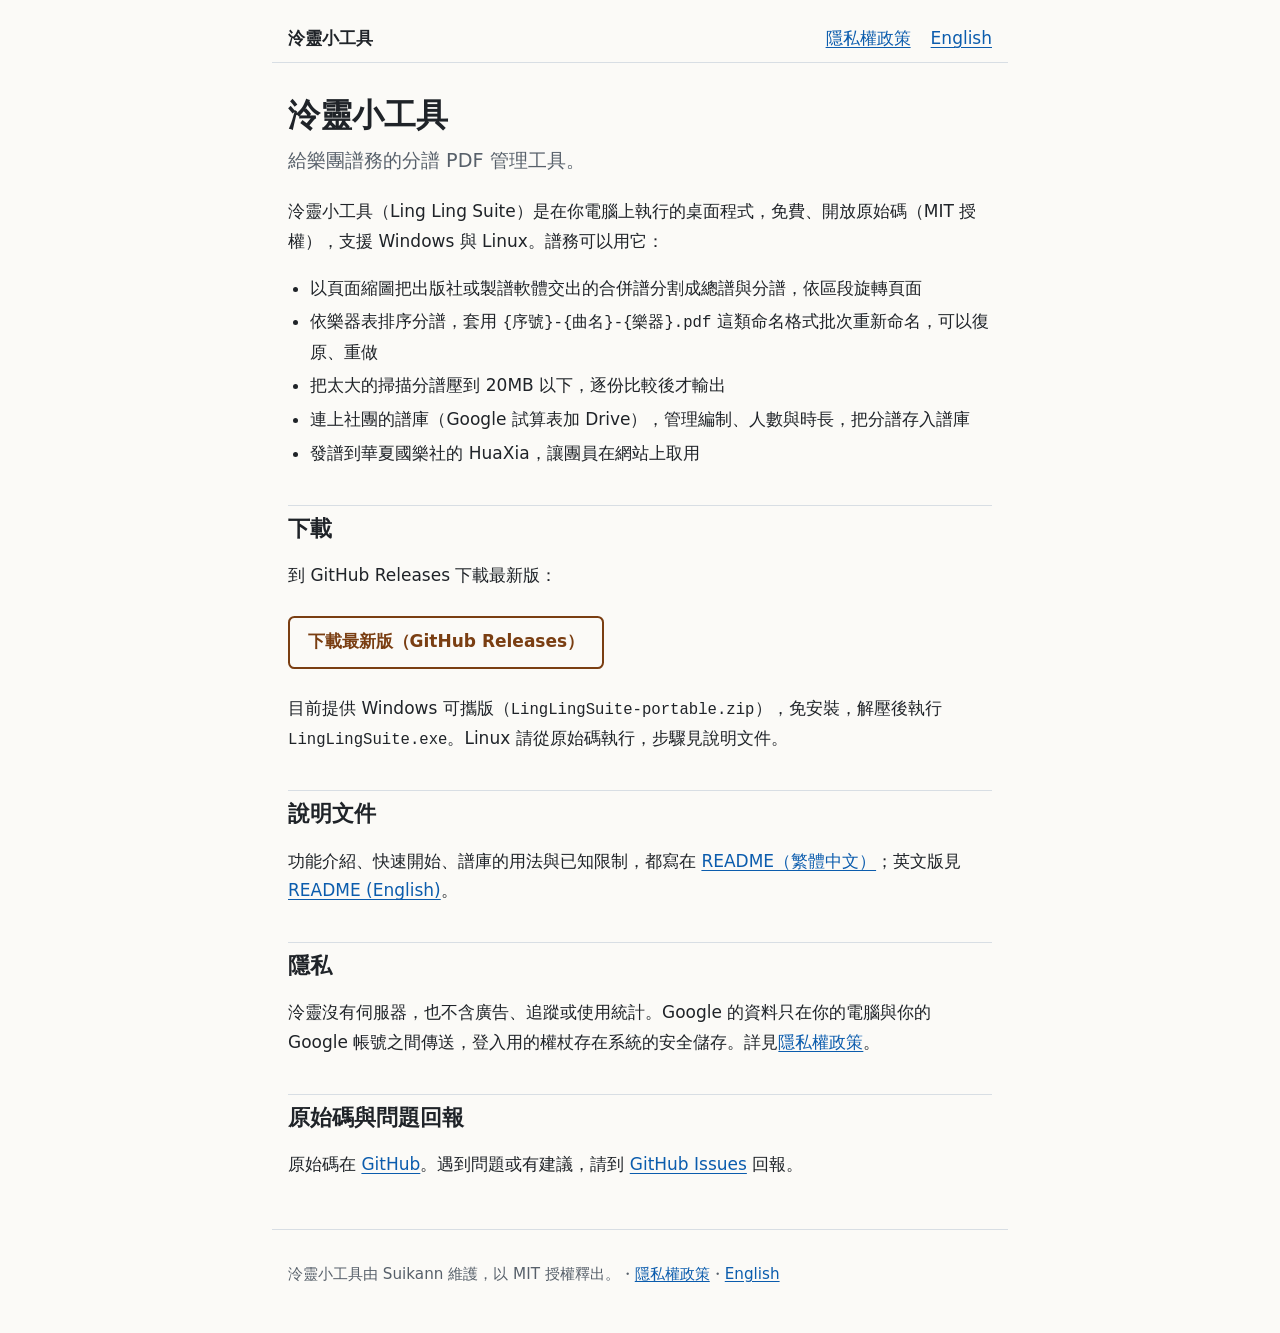
==== website/index.html @ 27b3f715 "feat：首頁與隱私權政策放上 GitHub Pages 問題簡述： Google Console 要求正式版填首頁與隱私權政策網址，泠靈兩頁都沒有，同意畫面因此切不成正式版（#94）。  修改檔案：" ====
<!doctype html>
<html lang="zh-Hant-TW">
<head>
  <meta charset="utf-8">
  <meta name="viewport" content="width=device-width, initial-scale=1">
  <title>泠靈小工具</title>
  <meta name="description" content="泠靈小工具：給樂團譜務的分譜 PDF 管理工具，免費、開放原始碼的桌面程式。">
  <link rel="stylesheet" href="style.css">
  <link rel="alternate" hreflang="en" href="en/">
</head>
<body>
  <a class="skip-link" href="#main">跳到主要內容</a>
  <header>
    <nav class="site-nav" aria-label="網站">
      <a class="brand" href="./">泠靈小工具</a>
      <a href="privacy.html">隱私權政策</a>
      <a href="en/" lang="en" hreflang="en">English</a>
    </nav>
  </header>

  <main id="main">
    <h1>泠靈小工具</h1>
    <p class="lead">給樂團譜務的分譜 PDF 管理工具。</p>

    <p>泠靈小工具（Ling Ling Suite）是在你電腦上執行的桌面程式，免費、開放原始碼（MIT 授權），支援 Windows 與 Linux。譜務可以用它：</p>
    <ul>
      <li>以頁面縮圖把出版社或製譜軟體交出的合併譜分割成總譜與分譜，依區段旋轉頁面</li>
      <li>依樂器表排序分譜，套用 <code>{序號}-{曲名}-{樂器}.pdf</code> 這類命名格式批次重新命名，可以復原、重做</li>
      <li>把太大的掃描分譜壓到 20MB 以下，逐份比較後才輸出</li>
      <li>連上社團的譜庫（Google 試算表加 Drive），管理編制、人數與時長，把分譜存入譜庫</li>
      <li>發譜到華夏國樂社的 HuaXia，讓團員在網站上取用</li>
    </ul>

    <h2>下載</h2>
    <p>到 GitHub Releases 下載最新版：</p>
    <p><a class="download" href="https://github.com/Suikann/ling-ling-suite/releases/latest">下載最新版（GitHub Releases）</a></p>
    <p>目前提供 Windows 可攜版（<code>LingLingSuite-portable.zip</code>），免安裝，解壓後執行 <code>LingLingSuite.exe</code>。Linux 請從原始碼執行，步驟見說明文件。</p>

    <h2>說明文件</h2>
    <p>功能介紹、快速開始、譜庫的用法與已知限制，都寫在 <a href="https://github.com/Suikann/ling-ling-suite/blob/HEAD/README.zh-TW.md">README（繁體中文）</a>；英文版見 <a href="https://github.com/Suikann/ling-ling-suite/blob/HEAD/README.md" lang="en" hreflang="en">README (English)</a>。</p>

    <h2>隱私</h2>
    <p>泠靈沒有伺服器，也不含廣告、追蹤或使用統計。Google 的資料只在你的電腦與你的 Google 帳號之間傳送，登入用的權杖存在系統的安全儲存。詳見<a href="privacy.html">隱私權政策</a>。</p>

    <h2>原始碼與問題回報</h2>
    <p>原始碼在 <a href="https://github.com/Suikann/ling-ling-suite">GitHub</a>。遇到問題或有建議，請到 <a href="https://github.com/Suikann/ling-ling-suite/issues">GitHub Issues</a> 回報。</p>
  </main>

  <footer>
    <p>泠靈小工具由 Suikann 維護，以 MIT 授權釋出。・<a href="privacy.html">隱私權政策</a>・<a href="en/" lang="en" hreflang="en">English</a></p>
  </footer>
</body>
</html>
---- website/style.css ----
/* 泠靈小工具的首頁與隱私權政策：只有這一份樣式，不載入任何外部資源 */

:root {
  --bg: #fbfaf7;
  --surface: #ffffff;
  --text: #1f2328;
  --muted: #57606a;
  --border: #d8dee4;
  --link: #0b5cad;
  --accent: #7a3e12;
  color-scheme: light dark;
}

@media (prefers-color-scheme: dark) {
  :root {
    --bg: #14161a;
    --surface: #1c1f24;
    --text: #e6e8eb;
    --muted: #a3abb5;
    --border: #353b43;
    --link: #7cb7ff;
    --accent: #e0a46e;
  }
}

* {
  box-sizing: border-box;
}

body {
  margin: 0;
  background: var(--bg);
  color: var(--text);
  font-family: system-ui, -apple-system, "Segoe UI", "Microsoft JhengHei", "PingFang TC", "Noto Sans TC", "Noto Sans CJK TC", sans-serif;
  font-size: 1.0625rem;
  line-height: 1.75;
}

.skip-link {
  position: absolute;
  left: -9999px;
}

.skip-link:focus {
  left: 1rem;
  top: 1rem;
  padding: 0.5rem 0.75rem;
  background: var(--surface);
  border: 2px solid var(--link);
  z-index: 1;
}

header,
main,
footer {
  max-width: 46rem;
  margin: 0 auto;
  padding: 0 1rem;
}

header {
  padding-top: 1.5rem;
  padding-bottom: 0.5rem;
  border-bottom: 1px solid var(--border);
}

.site-nav {
  display: flex;
  flex-wrap: wrap;
  gap: 0.25rem 1.25rem;
  align-items: baseline;
}

.site-nav .brand {
  font-weight: 700;
  color: var(--text);
  text-decoration: none;
  margin-right: auto;
}

main {
  padding-top: 1.5rem;
  padding-bottom: 2rem;
}

h1 {
  font-size: 2rem;
  line-height: 1.3;
  margin: 0.5rem 0 0.5rem;
}

h2 {
  font-size: 1.35rem;
  line-height: 1.4;
  margin: 2.25rem 0 0.5rem;
  padding-top: 0.5rem;
  border-top: 1px solid var(--border);
}

h3 {
  font-size: 1.1rem;
  margin: 1.5rem 0 0.25rem;
}

.lead {
  font-size: 1.2rem;
  color: var(--muted);
  margin-top: 0;
}

.meta {
  color: var(--muted);
  font-size: 0.95rem;
}

a {
  color: var(--link);
  text-underline-offset: 0.15em;
}

a:focus-visible {
  outline: 2px solid var(--link);
  outline-offset: 2px;
}

.download {
  display: inline-block;
  margin: 0.5rem 0;
  padding: 0.6rem 1.1rem;
  border: 2px solid var(--accent);
  border-radius: 0.4rem;
  color: var(--accent);
  font-weight: 700;
  text-decoration: none;
}

.download:hover {
  background: var(--surface);
}

.summary {
  background: var(--surface);
  border: 1px solid var(--border);
  border-radius: 0.4rem;
  padding: 0.75rem 1.25rem;
}

code {
  font-family: ui-monospace, "Cascadia Mono", Consolas, "Noto Sans Mono", monospace;
  font-size: 0.92em;
  overflow-wrap: anywhere;
}

ul {
  padding-left: 1.4rem;
}

li + li {
  margin-top: 0.25rem;
}

footer {
  padding-top: 1rem;
  padding-bottom: 2rem;
  border-top: 1px solid var(--border);
  color: var(--muted);
  font-size: 0.95rem;
}
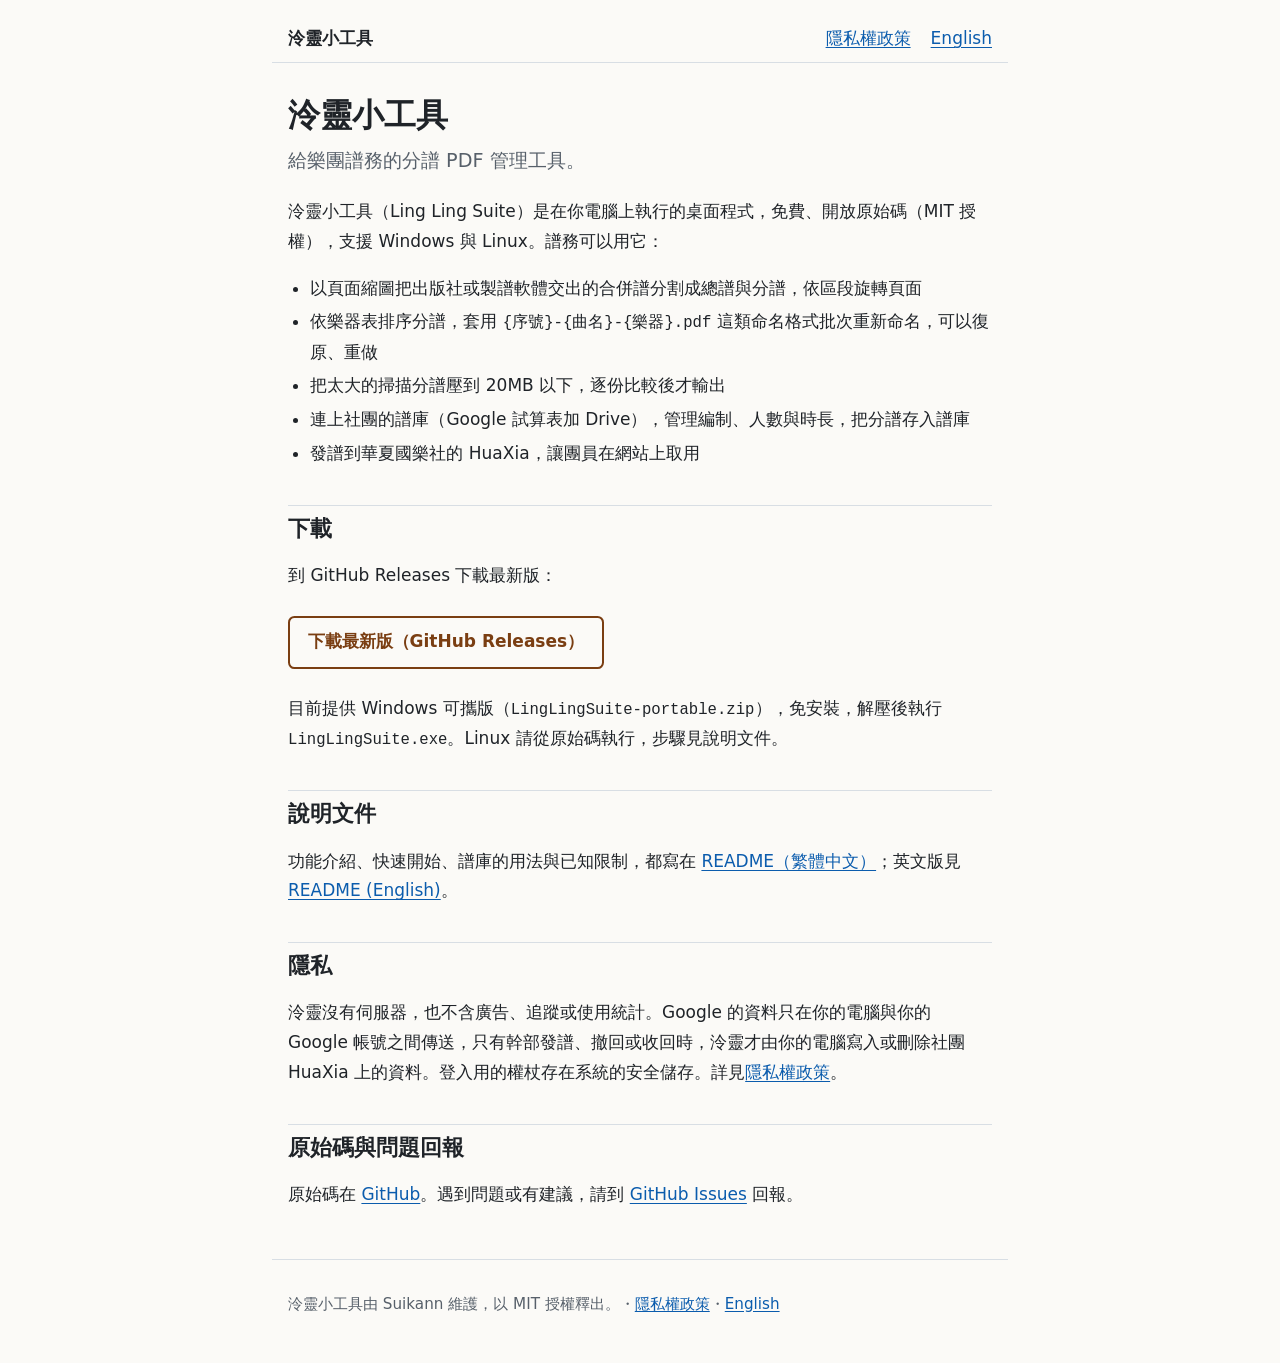
==== commit 332d7a22: "fix：首頁的隱私段補上 HuaXia 的例外 問題簡述： 兩份首頁寫 Google 的資料只在電腦與 Google 帳號之間傳送，沒提幹部發譜、撤回或收回時會寫入或刪除 HuaXia 上的資料，與隱" ====
--- a/website/index.html
+++ b/website/index.html
@@ -40,7 +40,7 @@
     <p>功能介紹、快速開始、譜庫的用法與已知限制，都寫在 <a href="https://github.com/Suikann/ling-ling-suite/blob/HEAD/README.zh-TW.md">README（繁體中文）</a>；英文版見 <a href="https://github.com/Suikann/ling-ling-suite/blob/HEAD/README.md" lang="en" hreflang="en">README (English)</a>。</p>
 
     <h2>隱私</h2>
-    <p>泠靈沒有伺服器，也不含廣告、追蹤或使用統計。Google 的資料只在你的電腦與你的 Google 帳號之間傳送，登入用的權杖存在系統的安全儲存。詳見<a href="privacy.html">隱私權政策</a>。</p>
+    <p>泠靈沒有伺服器，也不含廣告、追蹤或使用統計。Google 的資料只在你的電腦與你的 Google 帳號之間傳送，只有幹部發譜、撤回或收回時，泠靈才由你的電腦寫入或刪除社團 HuaXia 上的資料。登入用的權杖存在系統的安全儲存。詳見<a href="privacy.html">隱私權政策</a>。</p>
 
     <h2>原始碼與問題回報</h2>
     <p>原始碼在 <a href="https://github.com/Suikann/ling-ling-suite">GitHub</a>。遇到問題或有建議，請到 <a href="https://github.com/Suikann/ling-ling-suite/issues">GitHub Issues</a> 回報。</p>
